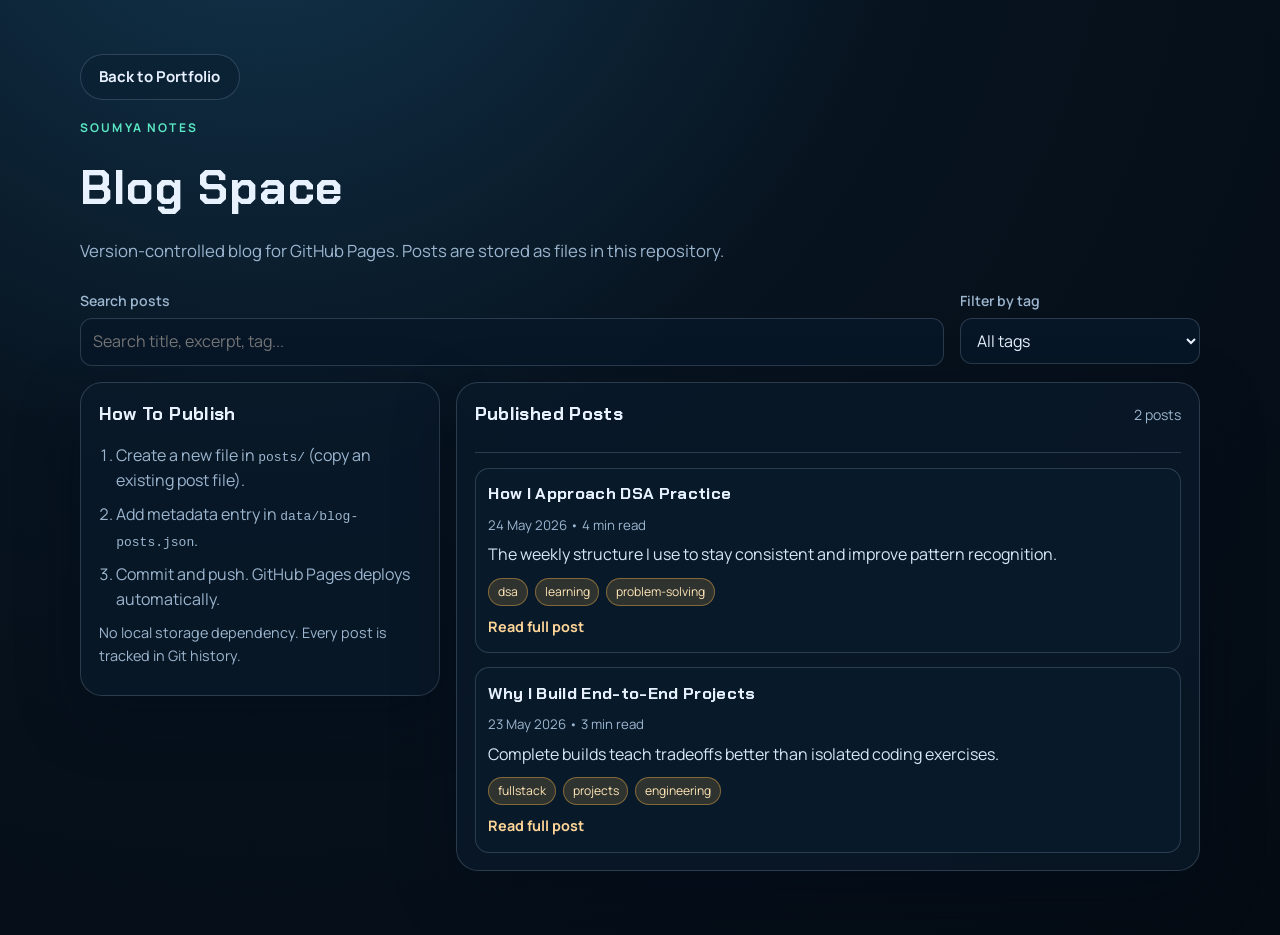
==== blog.html @ 8d5e203b "Redesign of portfolio" ====
<!DOCTYPE html>
<html lang="en">
<head>
  <meta charset="utf-8" />
  <meta name="viewport" content="width=device-width, initial-scale=1" />
  <meta name="description" content="Soumya Banerjee personal blog and notes." />
  <title>Soumya Banerjee | Blog</title>
  <link rel="preconnect" href="https://fonts.googleapis.com" />
  <link rel="preconnect" href="https://fonts.gstatic.com" crossorigin />
  <link href="https://fonts.googleapis.com/css2?family=Chakra+Petch:wght@400;500;600;700&family=Manrope:wght@400;500;600;700;800&display=swap" rel="stylesheet" />
  <link rel="stylesheet" href="assets/css/portfolio.css" />
</head>
<body class="plain-page">
  <main class="blog-wrap">
    <div class="container">
      <header class="blog-header reveal visible">
        <a class="btn btn-ghost back-link" href="index.html">Back to Portfolio</a>
        <p class="eyebrow">Soumya Notes</p>
        <h1>Blog Space</h1>
        <p class="lead">Version-controlled blog for GitHub Pages. Posts are stored as files in this repository.</p>
      </header>

      <section class="blog-controls reveal visible">
        <div class="control-box">
          <label for="search-posts">Search posts</label>
          <input id="search-posts" type="search" placeholder="Search title, excerpt, tag..." />
        </div>
        <div class="control-box">
          <label for="tag-filter">Filter by tag</label>
          <select id="tag-filter">
            <option value="all">All tags</option>
          </select>
        </div>
      </section>

      <section class="blog-layout reveal visible">
        <article class="blog-guide-card">
          <h2>How To Publish</h2>
          <ol class="blog-steps">
            <li>Create a new file in <code>posts/</code> (copy an existing post file).</li>
            <li>Add metadata entry in <code>data/blog-posts.json</code>.</li>
            <li>Commit and push. GitHub Pages deploys automatically.</li>
          </ol>
          <p class="muted">No local storage dependency. Every post is tracked in Git history.</p>
        </article>

        <article class="blog-posts-card">
          <div class="blog-list-head">
            <h2>Published Posts</h2>
            <p id="posts-count">0 posts</p>
          </div>
          <div id="posts-list" class="posts-list"></div>
        </article>
      </section>
    </div>
  </main>

  <script src="assets/js/blog.js"></script>
</body>
</html>
---- assets/css/portfolio.css ----
:root {
  --bg: #07131f;
  --bg-soft: #10243a;
  --surface: rgba(10, 26, 43, 0.74);
  --surface-strong: rgba(13, 32, 54, 0.92);
  --text: #e8f2ff;
  --muted: #9cb6cf;
  --accent: #ffb84d;
  --accent-soft: #f06c9b;
  --line: rgba(199, 224, 252, 0.18);
  --success: #5be7c4;
  --radius: 22px;
  --shadow: 0 20px 60px rgba(3, 12, 24, 0.45);
}

* {
  box-sizing: border-box;
}

html {
  scroll-behavior: smooth;
}

body {
  margin: 0;
  font-family: "Manrope", "Segoe UI", sans-serif;
  color: var(--text);
  background: radial-gradient(circle at 20% -20%, #154a72 0%, var(--bg) 45%, #050d15 100%);
  min-height: 100vh;
  line-height: 1.6;
  overflow-x: hidden;
}

h1,
h2,
h3,
.brand {
  font-family: "Chakra Petch", "Trebuchet MS", sans-serif;
  letter-spacing: 0.02em;
}

a {
  color: var(--text);
  text-decoration: none;
}

img {
  display: block;
  width: 100%;
}

.container {
  width: min(1120px, 92vw);
  margin: 0 auto;
}

#cosmic-bg {
  position: fixed;
  inset: 0;
  z-index: -3;
  width: 100%;
  height: 100%;
}

.bg-glow {
  position: fixed;
  border-radius: 50%;
  filter: blur(26px);
  z-index: -2;
  opacity: 0.5;
}

.bg-glow-a {
  width: 36vw;
  height: 36vw;
  min-width: 260px;
  min-height: 260px;
  background: rgba(240, 108, 155, 0.45);
  left: -10vw;
  top: -7vw;
  animation: drift-a 12s ease-in-out infinite alternate;
}

.bg-glow-b {
  width: 30vw;
  height: 30vw;
  min-width: 220px;
  min-height: 220px;
  background: rgba(91, 231, 196, 0.35);
  right: -8vw;
  bottom: -10vw;
  animation: drift-b 11s ease-in-out infinite alternate;
}

@keyframes drift-a {
  from { transform: translate(0, 0) scale(1); }
  to { transform: translate(60px, 30px) scale(1.08); }
}

@keyframes drift-b {
  from { transform: translate(0, 0) scale(1); }
  to { transform: translate(-50px, -40px) scale(1.1); }
}

.site-header {
  position: sticky;
  top: 0;
  z-index: 30;
  backdrop-filter: blur(12px);
  background: rgba(5, 16, 28, 0.62);
  border-bottom: 1px solid var(--line);
}

.nav-wrap {
  display: flex;
  align-items: center;
  justify-content: space-between;
  padding: 0.85rem 0;
}

.brand {
  font-weight: 700;
  font-size: 1.3rem;
}

.brand span {
  color: var(--accent);
}

.menu-toggle {
  display: none;
  background: transparent;
  color: var(--text);
  border: 1px solid var(--line);
  border-radius: 999px;
  padding: 0.42rem 0.9rem;
}

.site-nav {
  display: flex;
  gap: 1.25rem;
  align-items: center;
}

.site-nav a {
  color: var(--muted);
  font-size: 0.95rem;
}

.site-nav a:hover,
.site-nav a:focus-visible {
  color: var(--text);
}

.hero {
  padding: 6.5rem 0 4.5rem;
}

.hero-grid {
  display: grid;
  grid-template-columns: 1.25fr 0.95fr;
  gap: 2rem;
  align-items: center;
}

.eyebrow {
  text-transform: uppercase;
  letter-spacing: 0.18em;
  font-size: 0.75rem;
  color: var(--success);
  margin: 0 0 0.8rem;
  font-weight: 700;
}

.hero h1 {
  font-size: clamp(2rem, 5vw, 3.5rem);
  line-height: 1.1;
  margin: 0 0 1rem;
}

.lead {
  color: var(--muted);
  font-size: 1.05rem;
  margin: 0 0 1.6rem;
}

.hero-actions {
  display: flex;
  gap: 0.8rem;
  flex-wrap: wrap;
  margin-bottom: 1.4rem;
}

.btn {
  display: inline-flex;
  align-items: center;
  justify-content: center;
  border-radius: 999px;
  padding: 0.62rem 1.15rem;
  border: 1px solid transparent;
  font-weight: 700;
  font-size: 0.94rem;
  transition: transform 0.25s ease, box-shadow 0.25s ease, border-color 0.25s ease;
}

.btn:hover {
  transform: translateY(-2px);
}

.btn-primary {
  background: linear-gradient(120deg, var(--accent), #ff7f57);
  color: #1c1408;
  box-shadow: 0 10px 24px rgba(255, 184, 77, 0.32);
}

.btn-ghost {
  background: rgba(11, 32, 51, 0.7);
  border-color: var(--line);
  color: var(--text);
}

.quick-meta {
  list-style: none;
  padding: 0;
  margin: 0;
  display: grid;
  gap: 0.5rem;
  color: var(--muted);
  font-size: 0.95rem;
}

.quick-meta strong {
  color: var(--text);
}

.hero-card {
  background: var(--surface);
  border: 1px solid var(--line);
  border-radius: var(--radius);
  overflow: hidden;
  box-shadow: var(--shadow);
}

.hero-card img {
  height: 260px;
  object-fit: cover;
}

.hero-card-content {
  padding: 1.1rem 1.2rem 1.3rem;
}

.hero-card h2 {
  margin: 0 0 0.6rem;
  font-size: 1.2rem;
}

.hero-card ul {
  margin: 0;
  padding-left: 1rem;
  color: var(--muted);
}

.section {
  padding: 4rem 0;
}

.section-heading h2 {
  margin: 0.1rem 0 1.2rem;
  font-size: clamp(1.5rem, 3vw, 2.4rem);
}

.split-card,
.contact-panel {
  background: var(--surface);
  border: 1px solid var(--line);
  border-radius: var(--radius);
  padding: 1.35rem;
  box-shadow: var(--shadow);
}

.split-card p {
  margin: 0;
  color: var(--muted);
}

.chip-list {
  margin-top: 1rem;
  display: flex;
  flex-wrap: wrap;
  gap: 0.55rem;
}

.chip-list span {
  background: rgba(91, 231, 196, 0.12);
  border: 1px solid rgba(91, 231, 196, 0.4);
  color: #c7fff1;
  border-radius: 999px;
  padding: 0.35rem 0.7rem;
  font-size: 0.84rem;
}

.timeline {
  position: relative;
  display: grid;
  gap: 1rem;
}

.timeline::before {
  content: "";
  position: absolute;
  left: 10px;
  top: 6px;
  bottom: 6px;
  width: 2px;
  background: rgba(255, 184, 77, 0.55);
}

.timeline-item {
  position: relative;
  margin-left: 1.4rem;
  background: var(--surface);
  border: 1px solid var(--line);
  border-radius: 16px;
  padding: 1rem 1rem 1rem 1.2rem;
}

.timeline-item::before {
  content: "";
  position: absolute;
  left: -1.05rem;
  top: 1rem;
  width: 10px;
  height: 10px;
  border-radius: 50%;
  background: var(--accent);
  box-shadow: 0 0 0 5px rgba(255, 184, 77, 0.2);
}

.timeline-item h3 {
  margin: 0;
  font-size: 1.12rem;
}

.muted {
  color: var(--muted);
  font-size: 0.9rem;
  margin: 0.35rem 0 0.65rem;
}

.card-grid {
  display: grid;
  gap: 1rem;
}

.three-col {
  grid-template-columns: repeat(3, minmax(0, 1fr));
}

.four-col {
  grid-template-columns: repeat(4, minmax(0, 1fr));
}

.info-card {
  background: var(--surface);
  border: 1px solid var(--line);
  border-radius: 16px;
  padding: 1rem;
  box-shadow: var(--shadow);
}

.info-card h3 {
  margin: 0 0 0.5rem;
  font-size: 1.02rem;
}

.info-card p {
  margin: 0;
  color: var(--muted);
  font-size: 0.95rem;
}

.section-note {
  margin: 0 0 0.9rem;
  color: var(--muted);
}

.photo-grid {
  display: grid;
  grid-template-columns: repeat(4, minmax(0, 1fr));
  gap: 0.9rem;
}

.photo-grid figure {
  margin: 0;
  border-radius: 14px;
  overflow: hidden;
  background: var(--surface-strong);
  border: 1px solid var(--line);
}

.photo-grid img {
  height: 185px;
  object-fit: cover;
}

.photo-grid figcaption {
  padding: 0.6rem 0.75rem;
  color: var(--muted);
  font-size: 0.9rem;
}

.contact-panel {
  display: grid;
  grid-template-columns: 1.1fr 0.9fr;
  gap: 1rem;
}

.contact-panel p {
  margin: 0 0 0.65rem;
  color: var(--muted);
}

.contact-panel strong {
  color: var(--text);
}

.social-links {
  display: grid;
  gap: 0.55rem;
}

.social-links a {
  display: block;
  border: 1px solid var(--line);
  background: rgba(8, 25, 42, 0.78);
  border-radius: 12px;
  padding: 0.58rem 0.75rem;
  color: var(--text);
}

.social-links a:hover {
  border-color: rgba(255, 184, 77, 0.45);
}

.site-footer {
  border-top: 1px solid var(--line);
  padding: 1.4rem 0 1.8rem;
  color: var(--muted);
  text-align: center;
}

.reveal {
  opacity: 0;
  transform: translateY(22px);
  transition: opacity 0.6s ease, transform 0.6s ease;
}

.reveal.visible {
  opacity: 1;
  transform: translateY(0);
}

@media (max-width: 1000px) {
  .hero-grid,
  .contact-panel {
    grid-template-columns: 1fr;
  }

  .three-col {
    grid-template-columns: repeat(2, minmax(0, 1fr));
  }

  .four-col,
  .photo-grid {
    grid-template-columns: repeat(2, minmax(0, 1fr));
  }
}

@media (max-width: 760px) {
  .menu-toggle {
    display: inline-flex;
  }

  .site-nav {
    position: absolute;
    right: 4vw;
    top: 64px;
    background: rgba(5, 16, 28, 0.96);
    border: 1px solid var(--line);
    border-radius: 12px;
    padding: 0.8rem;
    display: none;
    flex-direction: column;
    align-items: flex-start;
    min-width: 165px;
  }

  .site-nav.open {
    display: flex;
  }

  .hero {
    padding-top: 5.2rem;
  }

  .section {
    padding: 3.2rem 0;
  }
}

@media (max-width: 560px) {
  .three-col,
  .four-col,
  .photo-grid {
    grid-template-columns: 1fr;
  }

  .hero h1 {
    font-size: 1.9rem;
  }

  .btn {
    width: 100%;
  }
}

.plain-page {
  background: radial-gradient(circle at 20% -20%, #133750 0%, #07131f 44%, #040b13 100%);
}

.blog-wrap,
.resume-wrap {
  padding: 3.4rem 0 4rem;
}

.blog-header h1 {
  margin: 0.1rem 0 0.7rem;
  font-size: clamp(2rem, 4.8vw, 3rem);
}

.back-link {
  margin-bottom: 1.1rem;
}

.blog-controls {
  display: grid;
  grid-template-columns: 1fr 240px;
  gap: 1rem;
  margin-bottom: 1rem;
}

.control-box {
  display: flex;
  flex-direction: column;
  gap: 0.35rem;
}

.control-box label,
.blog-form-card label {
  color: var(--muted);
  font-weight: 600;
  font-size: 0.88rem;
}

.control-box input,
.control-box select,
.blog-form-card input,
.blog-form-card textarea {
  width: 100%;
  border-radius: 12px;
  border: 1px solid var(--line);
  background: rgba(8, 24, 40, 0.9);
  color: var(--text);
  padding: 0.62rem 0.76rem;
  font: inherit;
}

.blog-layout {
  display: grid;
  grid-template-columns: minmax(270px, 360px) 1fr;
  gap: 1rem;
  align-items: start;
}

.blog-form-card,
.blog-posts-card,
.resume-card {
  background: var(--surface);
  border: 1px solid var(--line);
  border-radius: var(--radius);
  padding: 1.1rem;
  box-shadow: var(--shadow);
}

.blog-form-card h2,
.blog-posts-card h2 {
  margin: 0 0 0.8rem;
  font-size: 1.15rem;
}

#post-form {
  display: grid;
  gap: 0.65rem;
}

.blog-list-head {
  display: flex;
  justify-content: space-between;
  align-items: baseline;
  border-bottom: 1px solid var(--line);
  padding-bottom: 0.6rem;
}

.blog-list-head p {
  margin: 0;
  color: var(--muted);
  font-size: 0.88rem;
}

.posts-list {
  margin-top: 0.9rem;
  display: grid;
  gap: 0.85rem;
}

.post-item {
  border: 1px solid var(--line);
  border-radius: 14px;
  padding: 0.8rem;
  background: rgba(9, 27, 45, 0.82);
}

.post-head {
  display: flex;
  justify-content: space-between;
  align-items: flex-start;
  gap: 0.7rem;
}

.post-head h3 {
  margin: 0;
  font-size: 1.03rem;
}

.post-delete {
  border: 1px solid rgba(240, 108, 155, 0.45);
  background: rgba(240, 108, 155, 0.12);
  color: #ffc6dc;
  border-radius: 999px;
  font-size: 0.78rem;
  padding: 0.28rem 0.63rem;
  cursor: pointer;
}

.post-meta {
  color: var(--muted);
  margin: 0.42rem 0;
  font-size: 0.83rem;
}

.post-excerpt,
.post-content {
  color: #d6e7f7;
  margin: 0.3rem 0;
}

.post-content {
  color: var(--muted);
  font-size: 0.94rem;
}

.post-tags {
  display: flex;
  flex-wrap: wrap;
  gap: 0.42rem;
  margin-top: 0.6rem;
}

.post-tags span {
  border-radius: 999px;
  font-size: 0.76rem;
  color: #ffe5b6;
  border: 1px solid rgba(255, 184, 77, 0.4);
  background: rgba(255, 184, 77, 0.16);
  padding: 0.22rem 0.55rem;
}

.empty-state {
  margin: 0;
  color: var(--muted);
}

.resume-card {
  max-width: 860px;
}

.resume-header h1 {
  margin: 0;
  font-size: clamp(1.8rem, 3.6vw, 2.4rem);
}

.resume-header p {
  margin: 0.28rem 0;
  color: var(--muted);
}

.resume-contact {
  margin-top: 1rem;
  padding-top: 1rem;
  border-top: 1px solid var(--line);
  display: grid;
  grid-template-columns: repeat(2, minmax(0, 1fr));
  gap: 0.4rem 1rem;
}

.resume-contact p {
  margin: 0;
  color: var(--muted);
}

.resume-section {
  margin-top: 1.2rem;
  padding-top: 0.9rem;
  border-top: 1px solid var(--line);
}

.resume-section h2 {
  margin: 0 0 0.5rem;
  font-size: 1.08rem;
}

.resume-section p {
  margin: 0;
  color: var(--muted);
}

.resume-section ul {
  margin: 0;
  padding-left: 1.1rem;
  color: var(--muted);
}

@media (max-width: 900px) {
  .blog-layout {
    grid-template-columns: 1fr;
  }

  .blog-controls {
    grid-template-columns: 1fr;
  }

  .resume-contact {
    grid-template-columns: 1fr;
  }
}

.blog-guide-card {
  background: var(--surface);
  border: 1px solid var(--line);
  border-radius: var(--radius);
  padding: 1.1rem;
  box-shadow: var(--shadow);
}

.blog-guide-card h2 {
  margin: 0 0 0.8rem;
  font-size: 1.15rem;
}

.blog-steps {
  margin: 0;
  padding-left: 1.1rem;
  color: var(--muted);
}

.blog-steps li {
  margin-bottom: 0.5rem;
}

.post-title-link {
  color: var(--text);
}

.post-title-link:hover,
.post-open-link:hover {
  color: var(--accent);
}

.post-open-link {
  display: inline-block;
  margin-top: 0.55rem;
  color: #ffd598;
  font-weight: 700;
  font-size: 0.9rem;
}

.blog-post-page h1 {
  margin: 0.25rem 0 0.5rem;
  font-size: clamp(1.7rem, 3vw, 2.3rem);
}
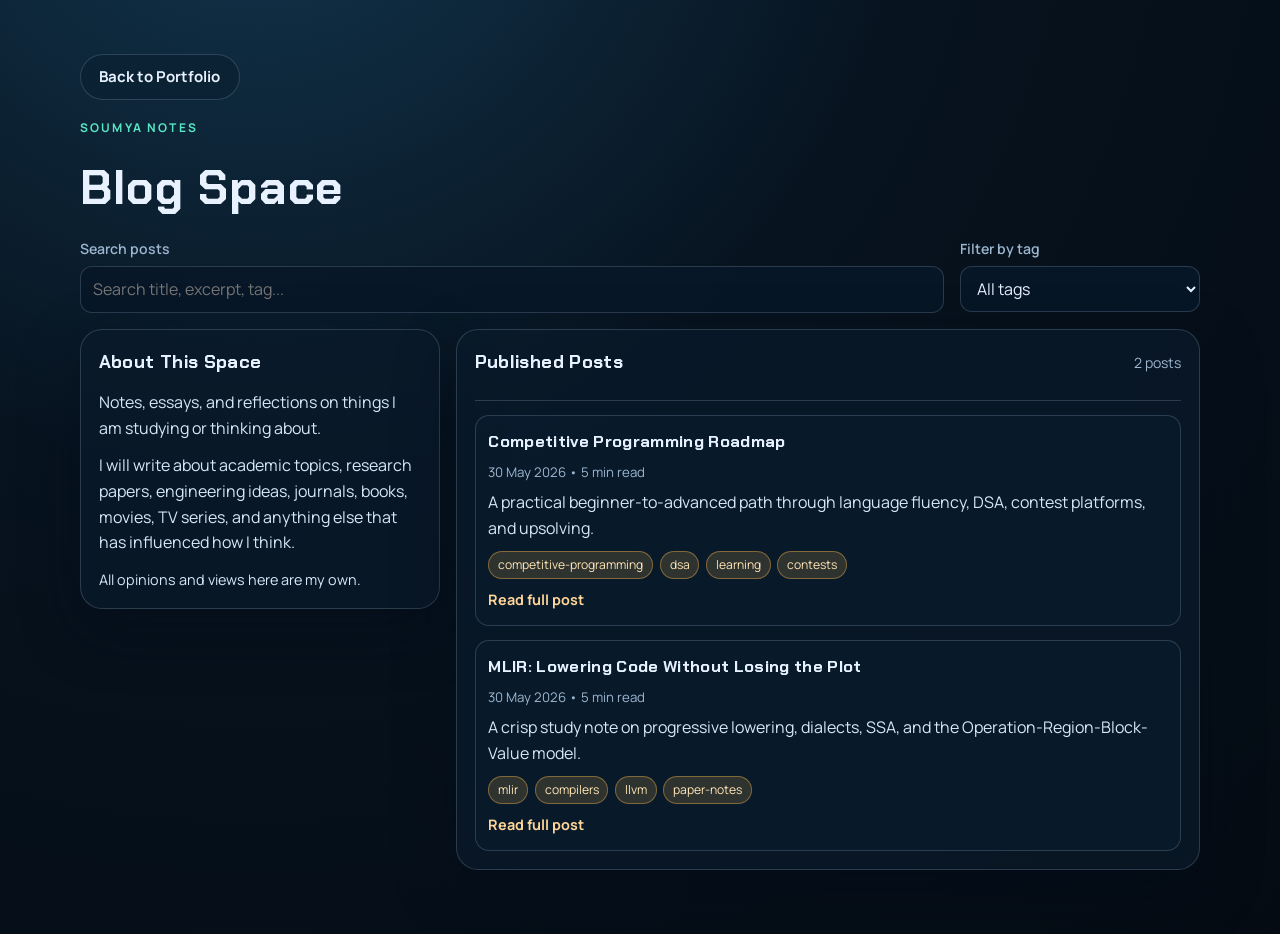
==== commit 2ae029ee: "Adding MLIR blog post" ====
--- a/blog.html
+++ b/blog.html
@@ -17,7 +17,6 @@
         <a class="btn btn-ghost back-link" href="index.html">Back to Portfolio</a>
         <p class="eyebrow">Soumya Notes</p>
         <h1>Blog Space</h1>
-        <p class="lead">Version-controlled blog for GitHub Pages. Posts are stored as files in this repository.</p>
       </header>
 
       <section class="blog-controls reveal visible">
@@ -35,13 +34,10 @@
 
       <section class="blog-layout reveal visible">
         <article class="blog-guide-card">
-          <h2>How To Publish</h2>
-          <ol class="blog-steps">
-            <li>Create a new file in <code>posts/</code> (copy an existing post file).</li>
-            <li>Add metadata entry in <code>data/blog-posts.json</code>.</li>
-            <li>Commit and push. GitHub Pages deploys automatically.</li>
-          </ol>
-          <p class="muted">No local storage dependency. Every post is tracked in Git history.</p>
+          <h2>About This Space</h2>
+          <p>Notes, essays, and reflections on things I am studying or thinking about.</p>
+          <p>I will write about academic topics, research papers, engineering ideas, journals, books, movies, TV series, and anything else that has influenced how I think.</p>
+          <p class="muted">All opinions and views here are my own.</p>
         </article>
 
         <article class="blog-posts-card">
--- a/assets/css/portfolio.css
+++ b/assets/css/portfolio.css
@@ -768,14 +768,13 @@
   font-size: 1.15rem;
 }
 
-.blog-steps {
-  margin: 0;
-  padding-left: 1.1rem;
-  color: var(--muted);
-}
-
-.blog-steps li {
-  margin-bottom: 0.5rem;
+.blog-guide-card p {
+  margin: 0 0 0.75rem;
+  color: #d6e7f7;
+}
+
+.blog-guide-card p:last-child {
+  margin-bottom: 0;
 }
 
 .post-title-link {
@@ -799,3 +798,40 @@
   margin: 0.25rem 0 0.5rem;
   font-size: clamp(1.7rem, 3vw, 2.3rem);
 }
+
+.blog-figure {
+  margin: 0.9rem 0 0;
+  border: 1px solid var(--line);
+  border-radius: 12px;
+  background: rgba(5, 16, 28, 0.46);
+  overflow: hidden;
+}
+
+.blog-figure figcaption {
+  margin: 0;
+  padding: 0.65rem 0.85rem;
+  border-bottom: 1px solid var(--line);
+  color: var(--text);
+  font-weight: 700;
+  font-size: 0.88rem;
+}
+
+.blog-figure pre {
+  margin: 0;
+  padding: 0.85rem;
+  overflow-x: auto;
+  color: var(--muted);
+  font: 0.86rem/1.55 "SFMono-Regular", Consolas, "Liberation Mono", monospace;
+  white-space: pre;
+}
+
+.blog-reference-list {
+  margin: 0;
+  padding-left: 1.1rem;
+  color: var(--muted);
+}
+
+.blog-reference-list a {
+  color: #ffd598;
+  font-weight: 700;
+}
